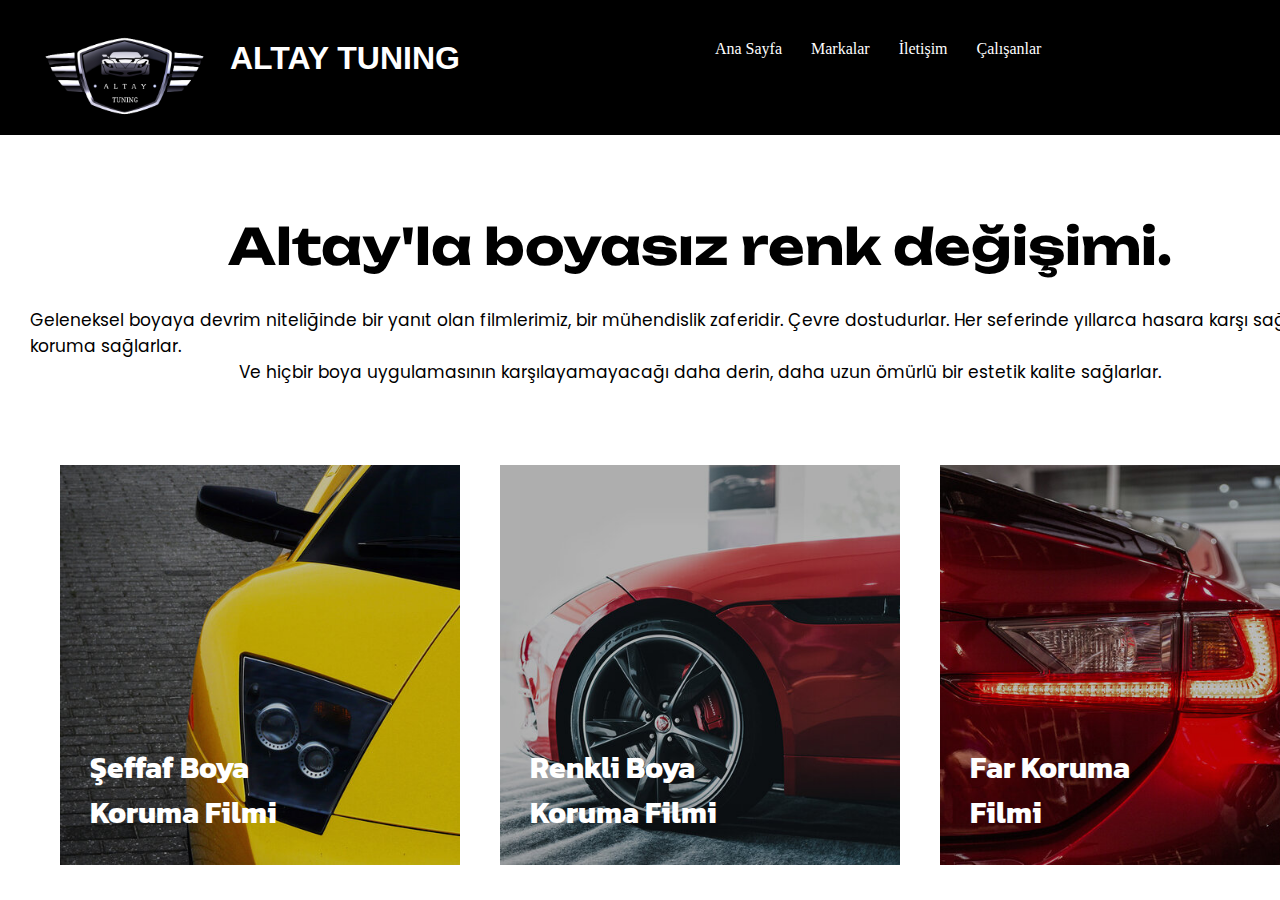
==== boya.html @ a3ec67c9 "altaytuningvol10" ====
<!DOCTYPE html>
<html lang="en">
<head>
   <meta charset="UTF-8">
   <meta http-equiv="X-UA-Compatible" content="IE=edge">
   <meta name="viewport" content="width=device-width, initial-scale=1.0">
   <title>ALTAY TUNING BOYA</title>
   <link rel="stylesheet" href="boya.css">
</head>
<body>
   <header>
      <img src="images/altaytuninglogo-removebg-preview.png" alt="logo">
      <h1>ALTAY TUNING</h1>
      <nav>
       <ul>
          <li><a href="layout.html">Ana Sayfa</a></li>
          <li><a href="markalar.html">Markalar</a></li>
          <li><a href="#">İletişim</a></li>
          <li><a href="calisanlar.html">Çalışanlar</a></li>
       </ul>   

      </nav>
  </header>
  <main> 
   <h1>Altay'la boyasız renk değişimi.</h1>
   <p>Geleneksel boyaya devrim niteliğinde bir yanıt olan filmlerimiz, bir mühendislik zaferidir.  Çevre dostudurlar. Her seferinde yıllarca hasara karşı sağlam koruma sağlarlar. </p>
   <p> Ve hiçbir boya uygulamasının  karşılayamayacağı daha derin, daha uzun ömürlü bir estetik kalite sağlarlar.</p>
   <section>
      <div>
            <h4>Şeffaf Boya <br> Koruma Filmi</h4>
      </div>

      <div>
            <h4>Renkli Boya <br> Koruma Filmi</h4>
      </div>
      <div>
            <h4>Far Koruma <br> Filmi</h4>
      </div>
   </section>
  </main>
</body>
</html>
---- boya.css ----
@import url('https://fonts.googleapis.com/css2?family=Unbounded&display=swap');
@import url('https://fonts.googleapis.com/css2?family=Poppins:wght@300&display=swap');
@import url('https://fonts.googleapis.com/css2?family=Kanit:wght@300&display=swap');
*{
    margin: 0;
    padding: 0;
    box-sizing: border-box;
}
body{
    display: flex;
    flex-direction: column;
    flex-wrap: wrap;
}
header{
    grid-area: header;
    display: flex;
   background-color: rgb(0, 0, 0);
    height: 15vh;   
    flex-wrap: wrap;
} 
header > h1{
    margin-top: 40px;
    margin-left: -50px;
    font-family: sans-serif;
    color: white;
}
header > img{
    margin: 0 50px;
    width: 15%;
    height: 150px;
    margin-left: 20px;

}
nav ul li a{
    text-decoration: none;
    justify-content: space-between ;
    text-align: right;
    color: rgb(255, 255, 255);
}
nav ul li{
    display: inline-block;
    margin: 0 70px;
    text-align: right;
    position: relative;
    left: 300px;
    top: 40px;
    margin-left: -45px;
}
main{
   padding: 30px;
   padding-top: 80px;
    height: 85vh;
    display: flex;
    align-items: center;
    flex-direction: column;
}
main > h1{
    font-family: 'Unbounded', cursive;
    font-size: 50px;
    margin-bottom: 30px;
}
main > p{
    font-family: 'Poppins', sans-serif;
    font-size: 17px;
}
main > section > div{
    height: 400px;
    width: 400px;
   cursor: pointer;
    margin: 20px;
    display: flex;
    align-items: flex-end;
    padding: 30px;
   
}
main > section {
    margin-top: 50px;
    display: flex;
    padding: 10px;
}
main > section > div:nth-child(1){
    background-image: url("images/sarı\ araba.jpg");
    background-repeat: no-repeat;
    background-size: cover;
    background-position: center;
}
main > section > div:nth-child(2){
    background-image: url("images/kırmızı\ araba.jpg");
    background-repeat: no-repeat;
    background-size: cover;
    background-position: center;
}
main > section > div:nth-child(3){
    background-image: url("images/kırmızı\ far.jpg");
    background-repeat: no-repeat;
    background-size: cover;
    background-position: center;
}
main > section > div:hover{
    height: 410px;
    width: 410px;
}
main > section > div > h4{
    color: white;
    font-family: 'Kanit', sans-serif;    
    font-size: 30px;   
   
}
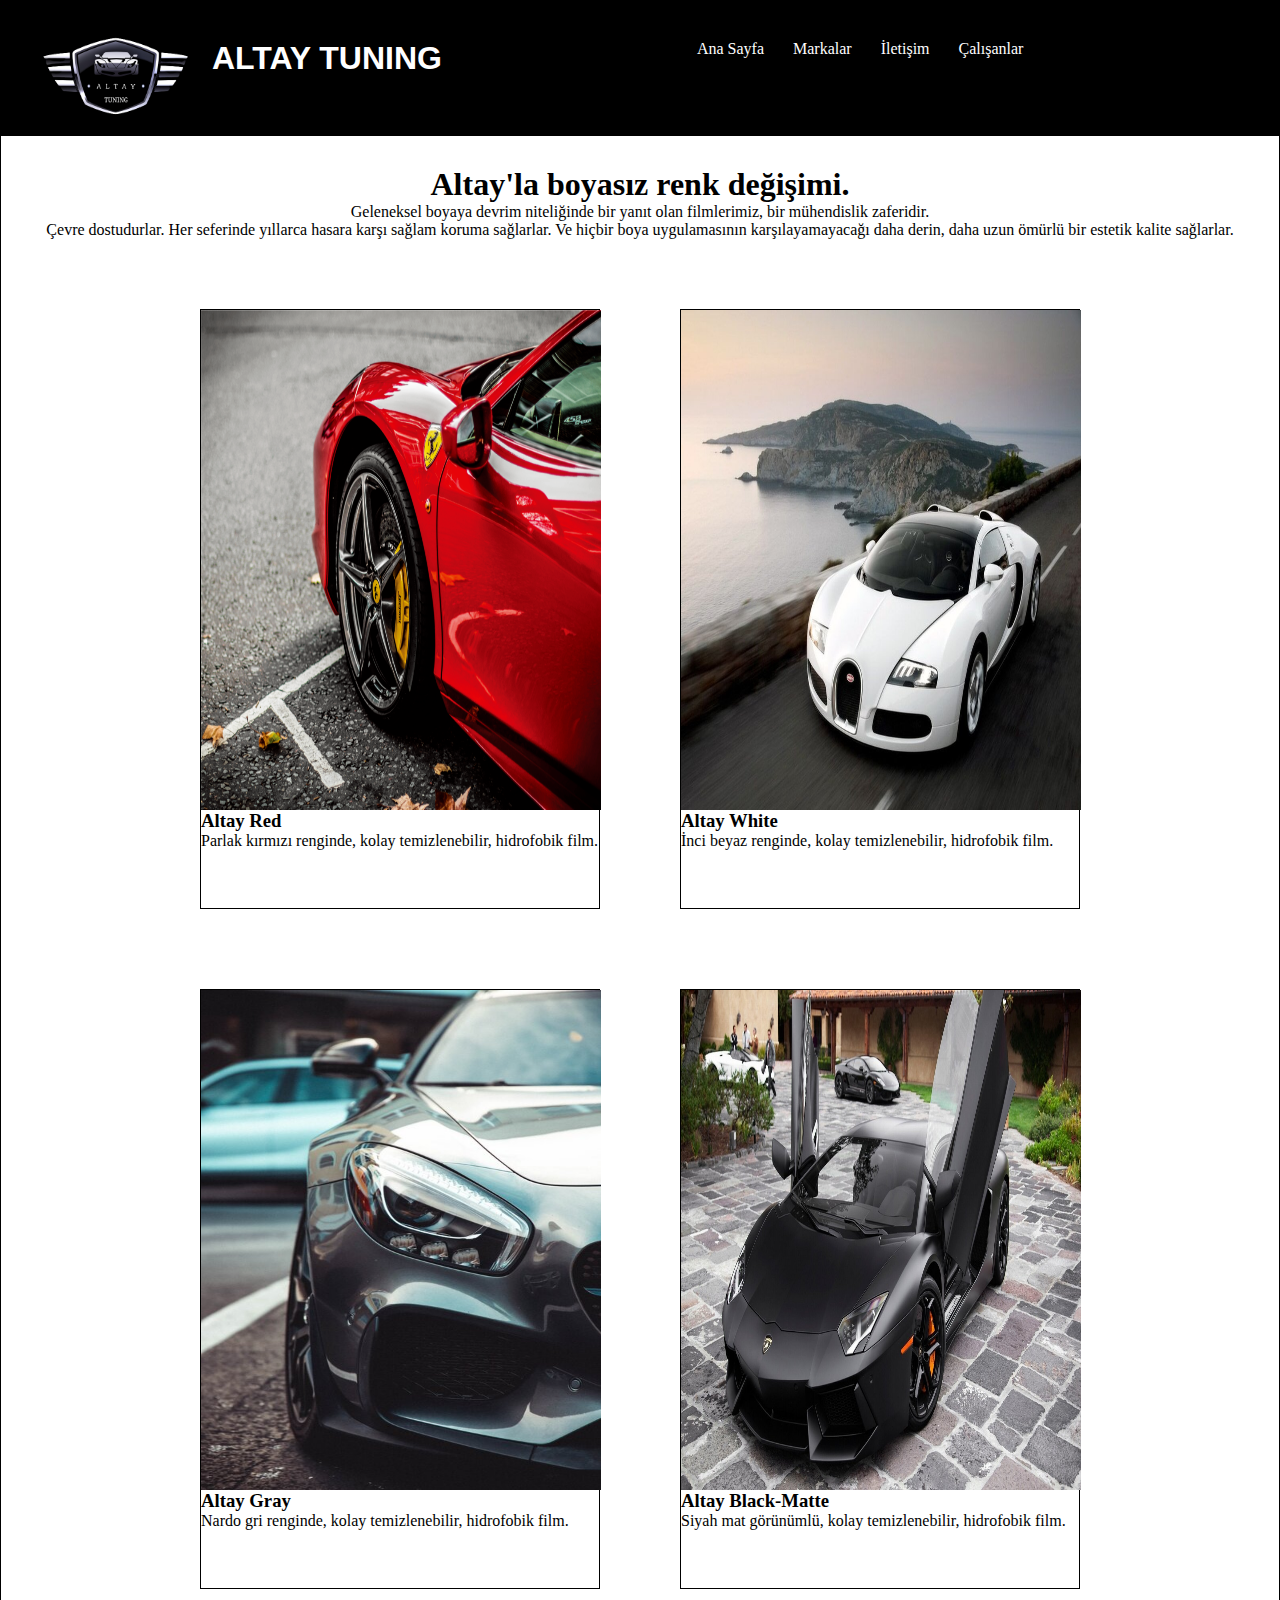
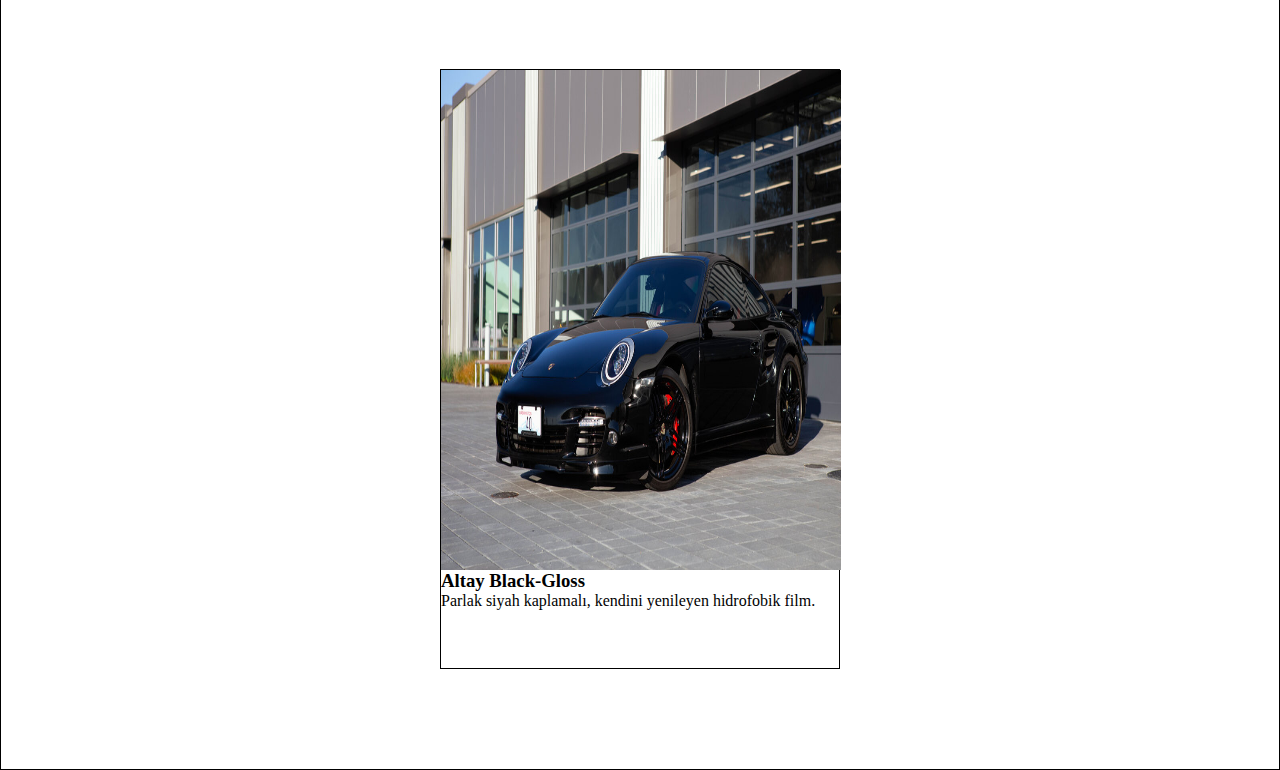
==== commit b5eaeca1: "altaytuningvol12" ====
--- a/boya.html
+++ b/boya.html
@@ -1,11 +1,11 @@
 <!DOCTYPE html>
 <html lang="en">
 <head>
-   <meta charset="UTF-8">
-   <meta http-equiv="X-UA-Compatible" content="IE=edge">
-   <meta name="viewport" content="width=device-width, initial-scale=1.0">
-   <title>ALTAY TUNING BOYA</title>
-   <link rel="stylesheet" href="boya.css">
+    <link rel="stylesheet" href="boya.css">
+    <meta charset="UTF-8">
+    <meta http-equiv="X-UA-Compatible" content="IE=edge">
+    <meta name="viewport" content="width=device-width, initial-scale=1.0">
+    <title>Document</title>
 </head>
 <body>
    <header>
@@ -15,28 +15,45 @@
        <ul>
           <li><a href="layout.html">Ana Sayfa</a></li>
           <li><a href="markalar.html">Markalar</a></li>
-          <li><a href="#">İletişim</a></li>
+          <li><a href="iletisim.html">İletişim</a></li>
           <li><a href="calisanlar.html">Çalışanlar</a></li>
        </ul>   
 
       </nav>
   </header>
-  <main> 
-   <h1>Altay'la boyasız renk değişimi.</h1>
-   <p>Geleneksel boyaya devrim niteliğinde bir yanıt olan filmlerimiz, bir mühendislik zaferidir.  Çevre dostudurlar. Her seferinde yıllarca hasara karşı sağlam koruma sağlarlar. </p>
-   <p> Ve hiçbir boya uygulamasının  karşılayamayacağı daha derin, daha uzun ömürlü bir estetik kalite sağlarlar.</p>
-   <section>
-      <div>
-            <h4>Şeffaf Boya <br> Koruma Filmi</h4>
-      </div>
 
-      <div>
-            <h4>Renkli Boya <br> Koruma Filmi</h4>
-      </div>
-      <div>
-            <h4>Far Koruma <br> Filmi</h4>
-      </div>
-   </section>
+
+  <main>
+    <h1>Altay'la boyasız renk değişimi.</h1>
+    <p>Geleneksel boyaya devrim niteliğinde bir yanıt olan filmlerimiz, bir mühendislik zaferidir.</p>
+    <p>  Çevre dostudurlar. Her seferinde yıllarca hasara karşı sağlam koruma sağlarlar. Ve hiçbir boya uygulamasının  karşılayamayacağı daha derin, daha uzun ömürlü bir estetik kalite sağlarlar.</p>
+    <div class="cont">
+      <section>
+         <div><img src="images/altayred.png"></div>
+         <h3>Altay Red</h3>
+         <p>Parlak kırmızı renginde, kolay temizlenebilir, hidrofobik film.</p>
+      </section>
+      <section>
+        <div><img src="images/altay white.jpg"></div>
+        <h3>Altay White</h3>
+        <p>İnci beyaz renginde, kolay temizlenebilir, hidrofobik film. </p>
+      </section>
+      <section>
+        <div><img src="images/ALTAY GRAY.jpg"></div>
+        <h3>Altay Gray</h3>
+        <p>Nardo gri renginde, kolay temizlenebilir, hidrofobik film.</p>
+      </section>
+      <section>
+        <div><img src="images/altay black.jpg"></div>
+        <h3>Altay Black-Matte</h3>
+        <p>Siyah mat görünümlü, kolay temizlenebilir, hidrofobik film.</p>
+      </section>
+      <section>
+        <div><img src="images/ALTAYBLACK GLASS.jpg"></div>
+        <h3>Altay Black-Gloss</h3>
+        <p>  Parlak siyah kaplamalı, kendini yenileyen hidrofobik film.</p>
+      </section>
+    </div>
   </main>
 </body>
 </html>--- a/boya.css
+++ b/boya.css
@@ -47,62 +47,34 @@
     margin-left: -45px;
 }
 main{
-   padding: 30px;
-   padding-top: 80px;
-    height: 85vh;
+    grid-area: main;
+    padding: 30px;
     display: flex;
+    flex-direction: column;
+    flex-wrap: wrap;
+    justify-content: center;
     align-items: center;
-    flex-direction: column;
+    border: 1px solid black;
 }
-main > h1{
-    font-family: 'Unbounded', cursive;
-    font-size: 50px;
-    margin-bottom: 30px;
+section{
+    height: 600px;
+    width: 400px;
+     border: 1px solid rgb(0, 0, 0);
+     margin: 40px;
 }
-main > p{
-    font-family: 'Poppins', sans-serif;
-    font-size: 17px;
+section > div{
+    height: 500px;
+
 }
-main > section > div{
-    height: 400px;
-    width: 400px;
-   cursor: pointer;
-    margin: 20px;
+section > div > img {
+    height: 500px;
+    width:400px;
+}
+.cont{
+    padding: 30px;
     display: flex;
-    align-items: flex-end;
-    padding: 30px;
-   
-}
-main > section {
-    margin-top: 50px;
-    display: flex;
-    padding: 10px;
-}
-main > section > div:nth-child(1){
-    background-image: url("images/sarı\ araba.jpg");
-    background-repeat: no-repeat;
-    background-size: cover;
-    background-position: center;
-}
-main > section > div:nth-child(2){
-    background-image: url("images/kırmızı\ araba.jpg");
-    background-repeat: no-repeat;
-    background-size: cover;
-    background-position: center;
-}
-main > section > div:nth-child(3){
-    background-image: url("images/kırmızı\ far.jpg");
-    background-repeat: no-repeat;
-    background-size: cover;
-    background-position: center;
-}
-main > section > div:hover{
-    height: 410px;
-    width: 410px;
-}
-main > section > div > h4{
-    color: white;
-    font-family: 'Kanit', sans-serif;    
-    font-size: 30px;   
-   
+    flex-wrap: wrap;
+    justify-content: center;
+    align-items: center;
+
 }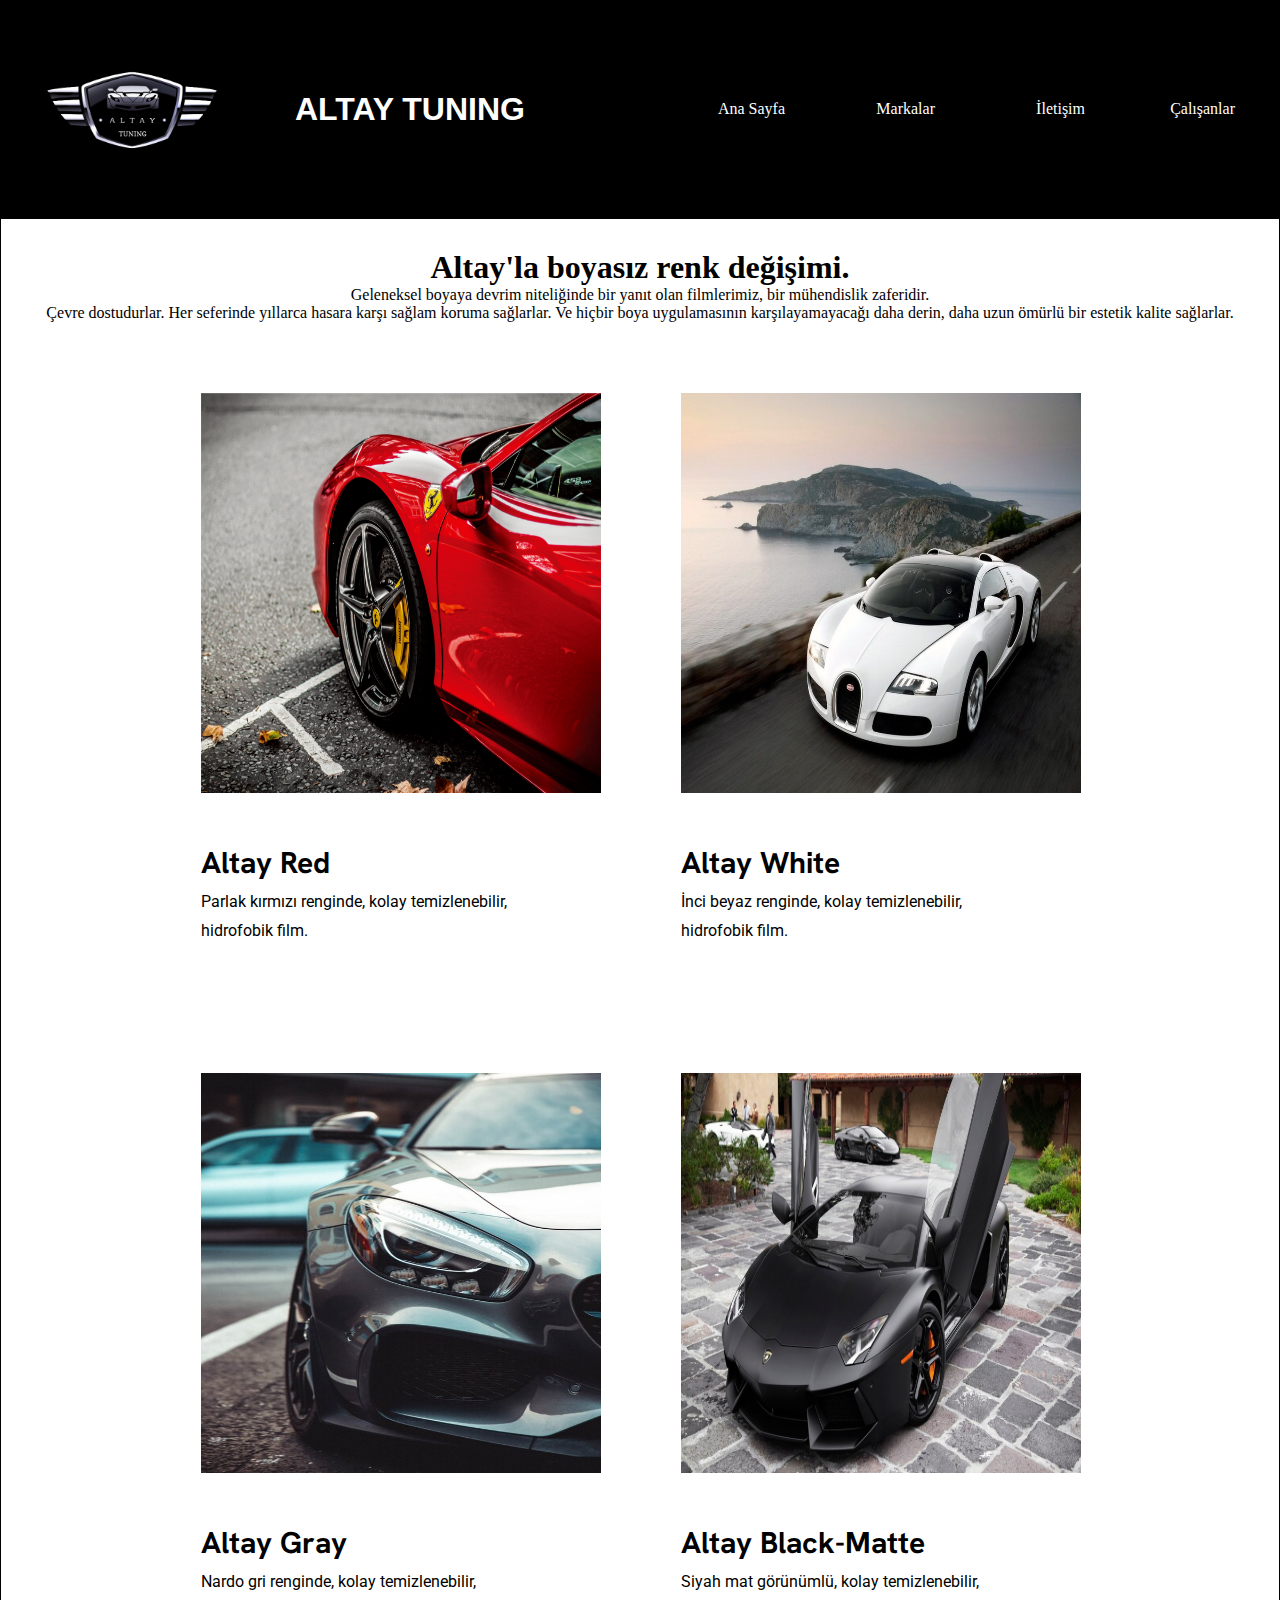
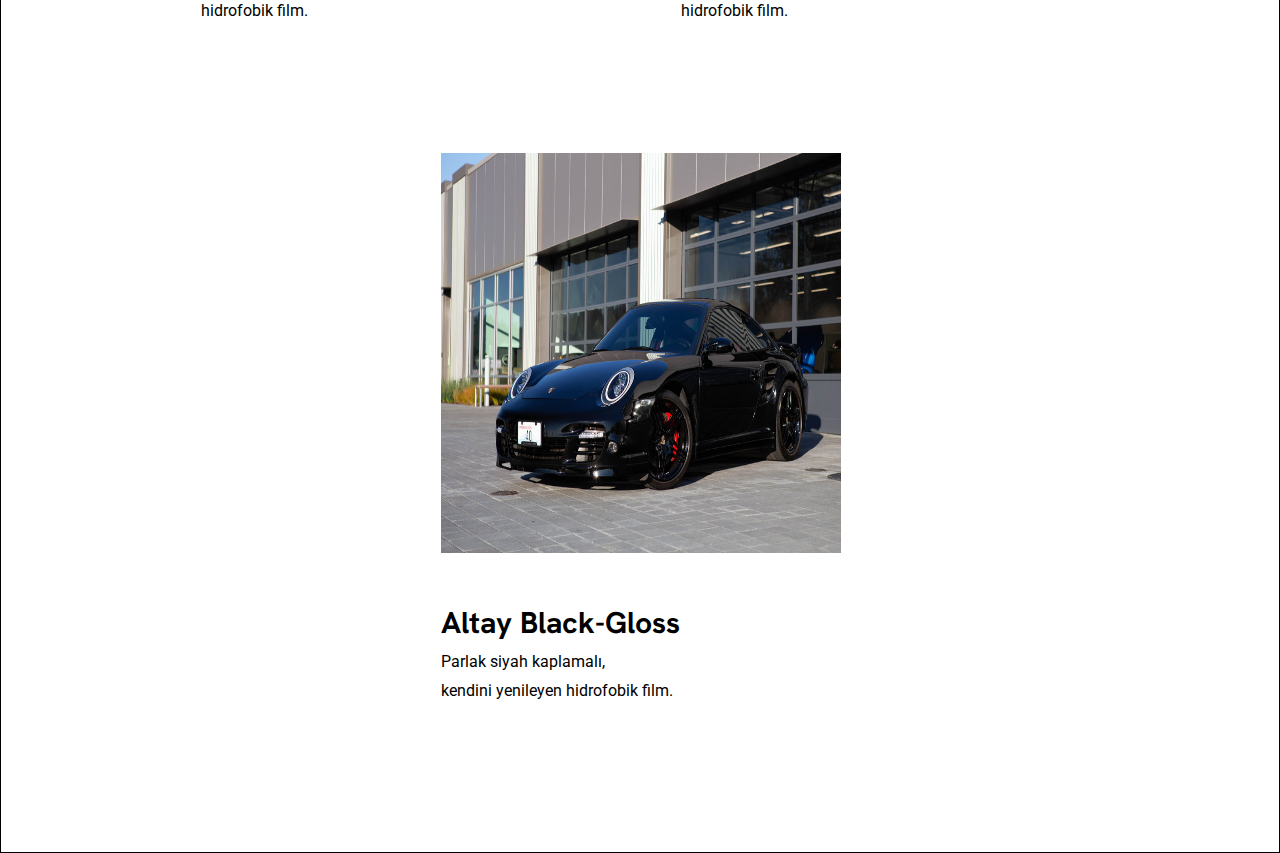
==== commit ee018ee5: "altaytuningvol13" ====
--- a/boya.html
+++ b/boya.html
@@ -5,7 +5,8 @@
     <meta charset="UTF-8">
     <meta http-equiv="X-UA-Compatible" content="IE=edge">
     <meta name="viewport" content="width=device-width, initial-scale=1.0">
-    <title>Document</title>
+    <title>Boya</title>
+    <link href='https://unpkg.com/boxicons@2.1.4/css/boxicons.min.css' rel='stylesheet'>
 </head>
 <body>
    <header>
@@ -28,30 +29,36 @@
     <p>Geleneksel boyaya devrim niteliğinde bir yanıt olan filmlerimiz, bir mühendislik zaferidir.</p>
     <p>  Çevre dostudurlar. Her seferinde yıllarca hasara karşı sağlam koruma sağlarlar. Ve hiçbir boya uygulamasının  karşılayamayacağı daha derin, daha uzun ömürlü bir estetik kalite sağlarlar.</p>
     <div class="cont">
+      <i class='bx bx-menu' id="menu-icon"></i>
       <section>
          <div><img src="images/altayred.png"></div>
          <h3>Altay Red</h3>
-         <p>Parlak kırmızı renginde, kolay temizlenebilir, hidrofobik film.</p>
+         <p>Parlak kırmızı renginde, kolay temizlenebilir, </p>
+         <p>hidrofobik film.</p>
       </section>
       <section>
         <div><img src="images/altay white.jpg"></div>
         <h3>Altay White</h3>
-        <p>İnci beyaz renginde, kolay temizlenebilir, hidrofobik film. </p>
+        <p>İnci beyaz renginde, kolay temizlenebilir,</p>
+        <p>hidrofobik film.</p>
       </section>
       <section>
         <div><img src="images/ALTAY GRAY.jpg"></div>
         <h3>Altay Gray</h3>
-        <p>Nardo gri renginde, kolay temizlenebilir, hidrofobik film.</p>
+        <p>Nardo gri renginde, kolay temizlenebilir,</p>
+        <p>hidrofobik film.</p>
       </section>
       <section>
         <div><img src="images/altay black.jpg"></div>
         <h3>Altay Black-Matte</h3>
-        <p>Siyah mat görünümlü, kolay temizlenebilir, hidrofobik film.</p>
+        <p>Siyah mat görünümlü, kolay temizlenebilir,</p>
+        <p> hidrofobik film.</p>
       </section>
       <section>
         <div><img src="images/ALTAYBLACK GLASS.jpg"></div>
         <h3>Altay Black-Gloss</h3>
-        <p>  Parlak siyah kaplamalı, kendini yenileyen hidrofobik film.</p>
+        <p>  Parlak siyah kaplamalı,</p>
+        <p> kendini yenileyen hidrofobik film.</p>
       </section>
     </div>
   </main>
--- a/boya.css
+++ b/boya.css
@@ -1,6 +1,8 @@
 @import url('https://fonts.googleapis.com/css2?family=Unbounded&display=swap');
 @import url('https://fonts.googleapis.com/css2?family=Poppins:wght@300&display=swap');
 @import url('https://fonts.googleapis.com/css2?family=Kanit:wght@300&display=swap');
+@import url('https://fonts.googleapis.com/css2?family=Roboto&display=swap');
+@import url('https://fonts.googleapis.com/css2?family=Hanken+Grotesk:wght@300&display=swap');
 *{
     margin: 0;
     padding: 0;
@@ -12,24 +14,40 @@
     flex-wrap: wrap;
 }
 header{
+    flex: 1;
     grid-area: header;
     display: flex;
+    gap: 50px;
+    justify-content: space-between;
+    align-items: center;
    background-color: rgb(0, 0, 0);
     height: 15vh;   
     flex-wrap: wrap;
 } 
 header > h1{
-    margin-top: 40px;
-    margin-left: -50px;
+    flex: 20% ;
+    
+    
     font-family: sans-serif;
     color: white;
 }
 header > img{
-    margin: 0 50px;
-    width: 15%;
+    
+    flex: 0 0 150px;
     height: 150px;
     margin-left: 20px;
 
+}
+header > nav{
+    flex: 1 1 750px;
+    height: 100%;
+    max-width: 50%;
+}
+nav >ul{
+    display: flex;
+    gap: 50px;
+    justify-content: center;
+    align-items: center;
 }
 nav ul li a{
     text-decoration: none;
@@ -39,12 +57,10 @@
 }
 nav ul li{
     display: inline-block;
-    margin: 0 70px;
+    flex: 0 1 100px;
     text-align: right;
     position: relative;
-    left: 300px;
-    top: 40px;
-    margin-left: -45px;
+
 }
 main{
     grid-area: main;
@@ -59,15 +75,15 @@
 section{
     height: 600px;
     width: 400px;
-     border: 1px solid rgb(0, 0, 0);
+     border: 1px solid rgb(255, 255, 255);
      margin: 40px;
 }
 section > div{
-    height: 500px;
+    height: 450px;
 
 }
 section > div > img {
-    height: 500px;
+    height:400px;
     width:400px;
 }
 .cont{
@@ -77,4 +93,76 @@
     justify-content: center;
     align-items: center;
 
-}+}
+section > h3{
+    font-size: 30px;
+    font-family: 'Hanken Grotesk', sans-serif;
+}
+section > p {
+    font-family: 'Roboto', sans-serif;
+    margin-top: 10px;
+}
+#menu-icon{
+    font-size: 24px;
+    cursor: pointer;
+    color: white;
+    display: none;
+}
+
+
+@media(max-width:1080px){
+    .cont{
+        margin-left: 1rem;
+        margin-right: 1rem;
+    }
+}
+
+@media(max-width:991px){
+    .header{
+        padding: 15px 20px;
+    }
+    .main{
+        padding: 3rem 0 1rem;
+    }
+    
+}
+@media(max-width:768px){
+    .header{
+        padding: 18px 0;
+    }
+    #menu-icon{
+        display: initial;
+    }
+    .navbar{
+
+        display: flex;
+        flex-direction: column;
+        row-gap: 0.5rem;
+        text-align: center;
+        box-shadow: 4px 4px 20px;
+        clip-path: circle(0% at 0% 0%);
+        transition: 0.6s;
+}
+
+}
+
+@media(max-width:607px){
+    .main{
+        display: grid;
+        grid-template-columns: 1fr 1fr;
+    }
+    header{
+        justify-content: center;
+        align-items: center;
+    }
+}
+
+@media(max-width:727px){
+    .main{
+        font-size: 0.9rem;
+    }
+    .main h2{
+        font-size: 1.4rem;
+    }
+}
+
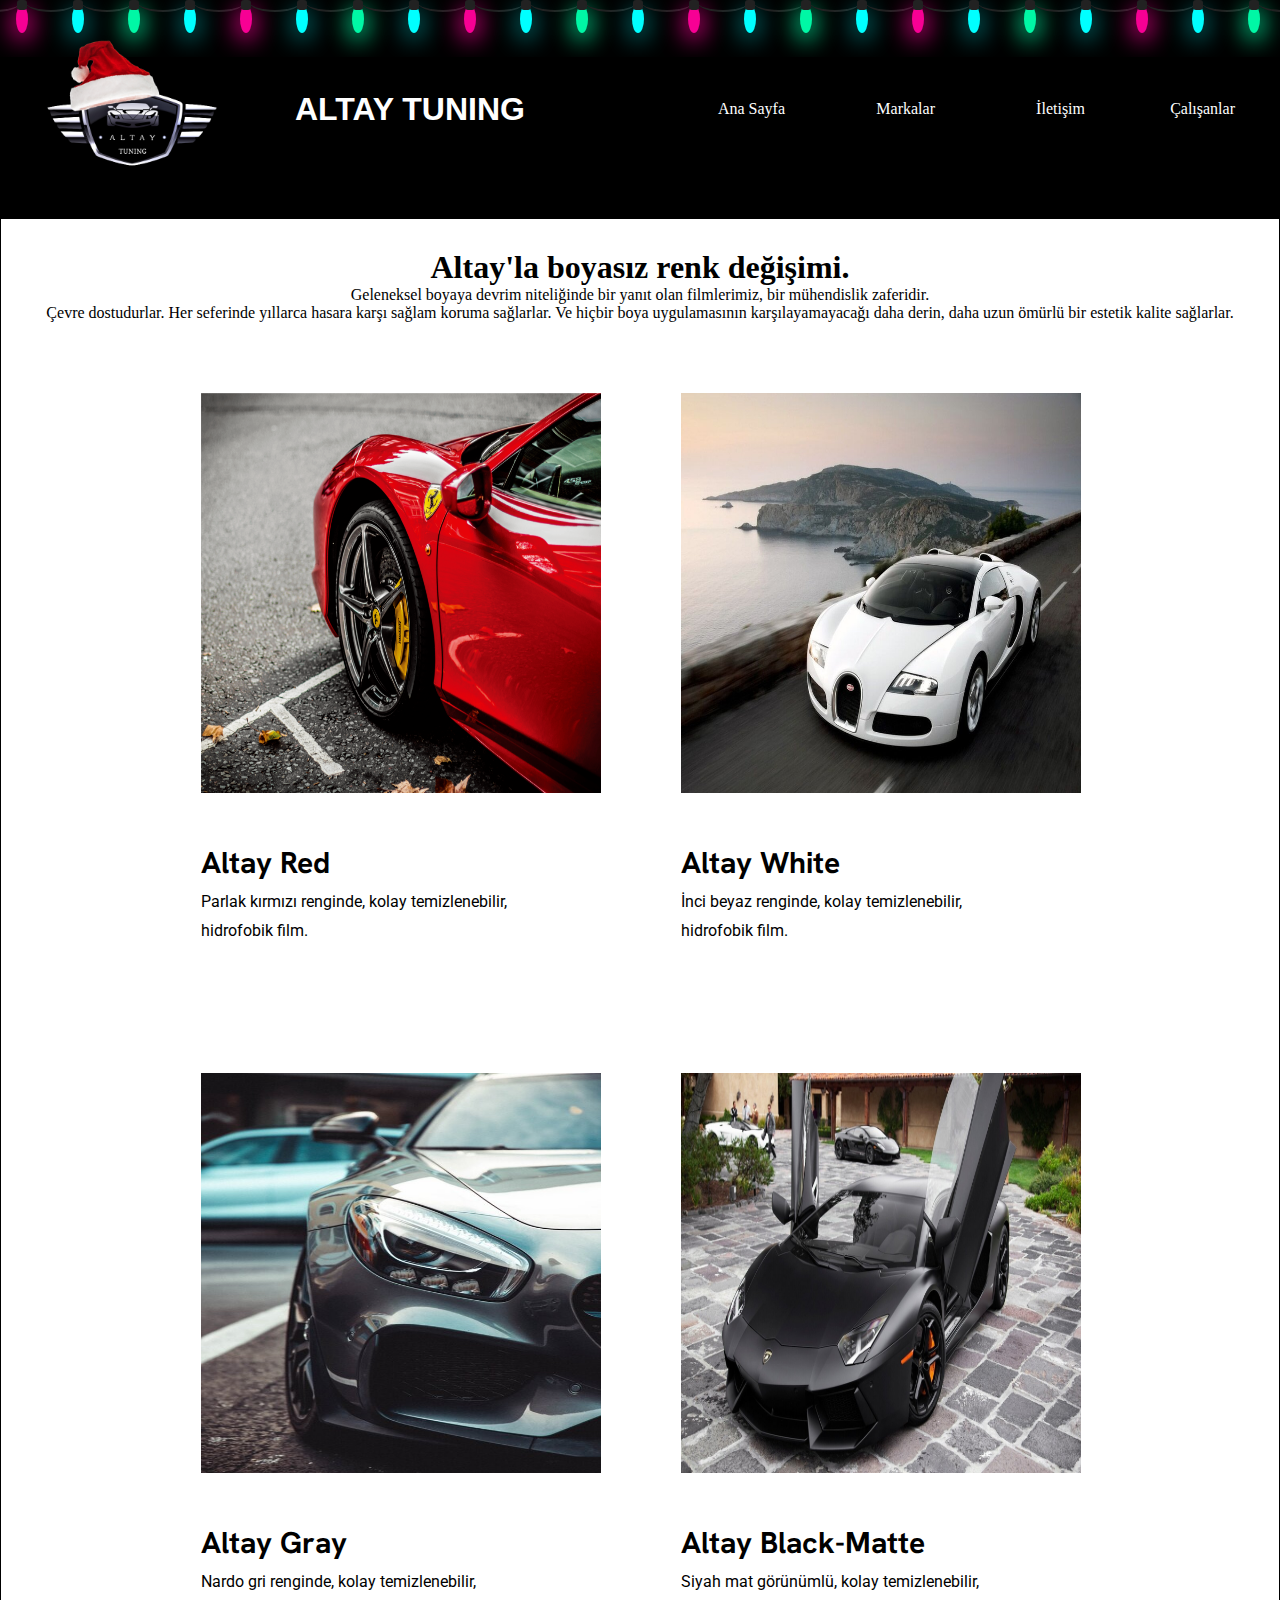
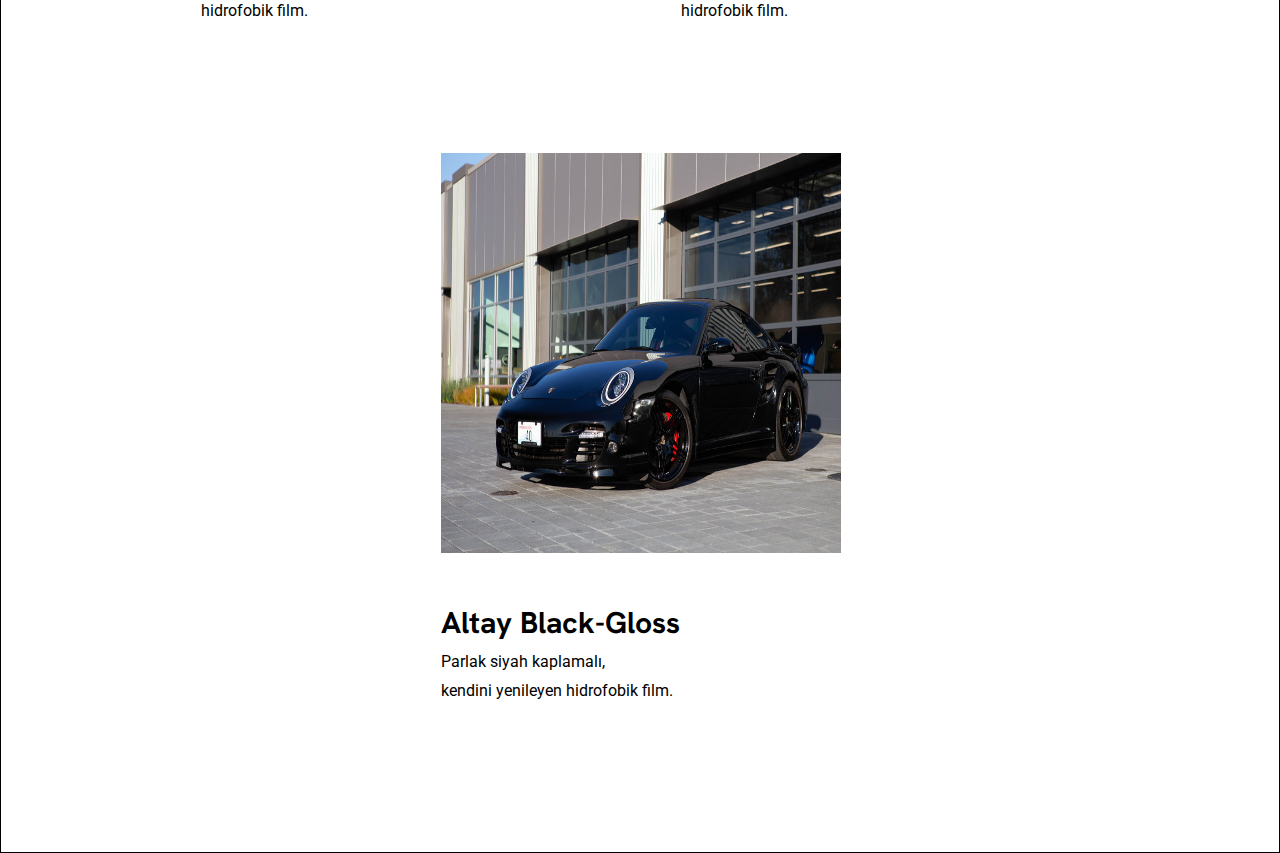
==== commit 7533a33e: "altaytuningvol14" ====
--- a/boya.html
+++ b/boya.html
@@ -19,9 +19,53 @@
           <li><a href="iletisim.html">İletişim</a></li>
           <li><a href="calisanlar.html">Çalışanlar</a></li>
        </ul>   
-
+      
       </nav>
   </header>
+  <ul class="lightrope">
+    <li></li>
+    <li></li>
+    <li></li>
+    <li></li>
+    <li></li>
+    <li></li>
+    <li></li>
+    <li></li>
+    <li></li>
+    <li></li>
+    <li></li>
+    <li></li>
+    <li></li>
+    <li></li>
+    <li></li>
+    <li></li>
+    <li></li>
+    <li></li>
+    <li></li>
+    <li></li>
+    <li></li>
+    <li></li>
+    <li></li>
+    <li></li>
+    <li></li>
+    <li></li>
+    <li></li>
+    <li></li>
+    <li></li>
+    <li></li>
+    <li></li>
+    <li></li>
+    <li></li>
+    <li></li>
+    <li></li>
+    <li></li>
+    <li></li>
+    <li></li>
+    <li></li>
+    <li></li>
+    <li></li>
+    <li></li>
+  </ul>
 
 
   <main>
--- a/boya.css
+++ b/boya.css
@@ -165,4 +165,111 @@
         font-size: 1.4rem;
     }
 }
-
+.lightrope {
+    text-align: center;
+    white-space: nowrap;
+    overflow: hidden;
+    position: absolute;
+    z-index: 1;
+    margin: -15px 0 0 0;
+    padding: 0;
+    pointer-events: none;
+    width: 100%;
+  }
+  .lightrope li {
+    position: relative;
+    animation-fill-mode: both;
+    animation-iteration-count: infinite;
+    list-style: none;
+    margin: 0;
+    padding: 0;
+    display: block;
+    width: 12px;
+    height: 28px;
+    border-radius: 50%;
+    margin: 20px;
+    display: inline-block;
+    background: #00f7a5;
+    box-shadow: 0px 4.6666666667px 24px 3px #00f7a5;
+    animation-name: flash-1;
+    animation-duration: 2s;
+  }
+  .lightrope li:nth-child(2n + 1) {
+    background: cyan;
+    box-shadow: 0px 4.6666666667px 24px 3px rgba(0, 255, 255, 0.5);
+    animation-name: flash-2;
+    animation-duration: 0.4s;
+  }
+  .lightrope li:nth-child(4n + 2) {
+    background: #f70094;
+    box-shadow: 0px 4.6666666667px 24px 3px #f70094;
+    animation-name: flash-3;
+    animation-duration: 1.1s;
+  }
+  .lightrope li:nth-child(odd) {
+    animation-duration: 1.8s;
+  }
+  .lightrope li:nth-child(3n + 1) {
+    animation-duration: 1.4s;
+  }
+  .lightrope li:before {
+    content: "";
+    position: absolute;
+    background: #222;
+    width: 10px;
+    height: 9.3333333333px;
+    border-radius: 3px;
+    top: -4.6666666667px;
+    left: 1px;
+  }
+  .lightrope li:after {
+    content: "";
+    top: -14px;
+    left: 9px;
+    position: absolute;
+    width: 52px;
+    height: 18.6666666667px;
+    border-bottom: solid #222 2px;
+    border-radius: 50%;
+  }
+  .lightrope li:last-child:after {
+    content: none;
+  }
+  .lightrope li:first-child {
+    margin-left: -40px;
+  }
+  @keyframes flash-1 {
+    0%,
+    100% {
+      background: #00f7a5;
+      box-shadow: 0px 4.6666666667px 24px 3px #00f7a5;
+    }
+    50% {
+      background: rgba(0, 247, 165, 0.4);
+      box-shadow: 0px 4.6666666667px 24px 3px rgba(0, 247, 165, 0.2);
+    }
+  }
+  @keyframes flash-2 {
+    0%,
+    100% {
+      background: cyan;
+      box-shadow: 0px 4.6666666667px 24px 3px cyan;
+    }
+    50% {
+      background: rgba(0, 255, 255, 0.4);
+      box-shadow: 0px 4.6666666667px 24px 3px rgba(0, 255, 255, 0.2);
+    }
+  }
+  @keyframes flash-3 {
+    0%,
+    100% {
+      background: #f70094;
+      box-shadow: 0px 4.6666666667px 24px 3px #f70094;
+    }
+    50% {
+      background: rgba(247, 0, 148, 0.4);
+      box-shadow: 0px 4.6666666667px 24px 3px rgba(247, 0, 148, 0.2);
+    }
+  }
+  
+
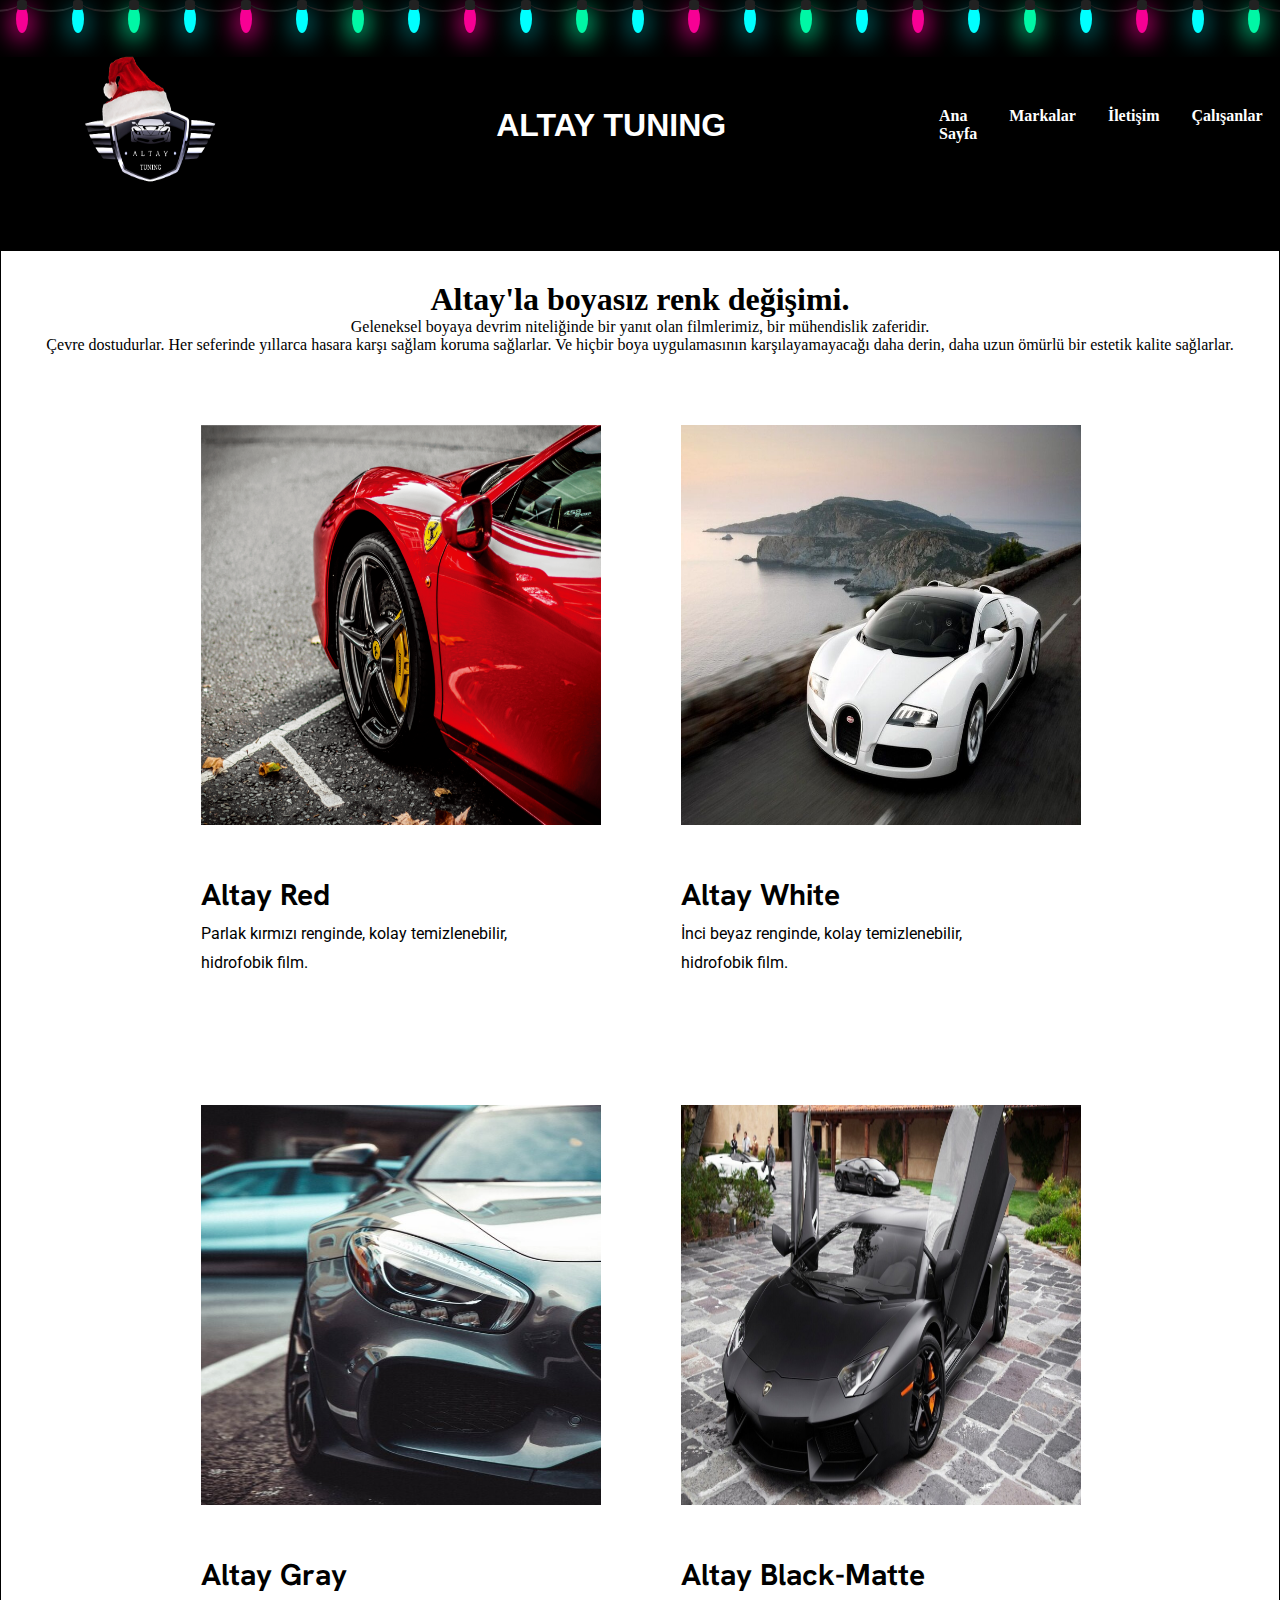
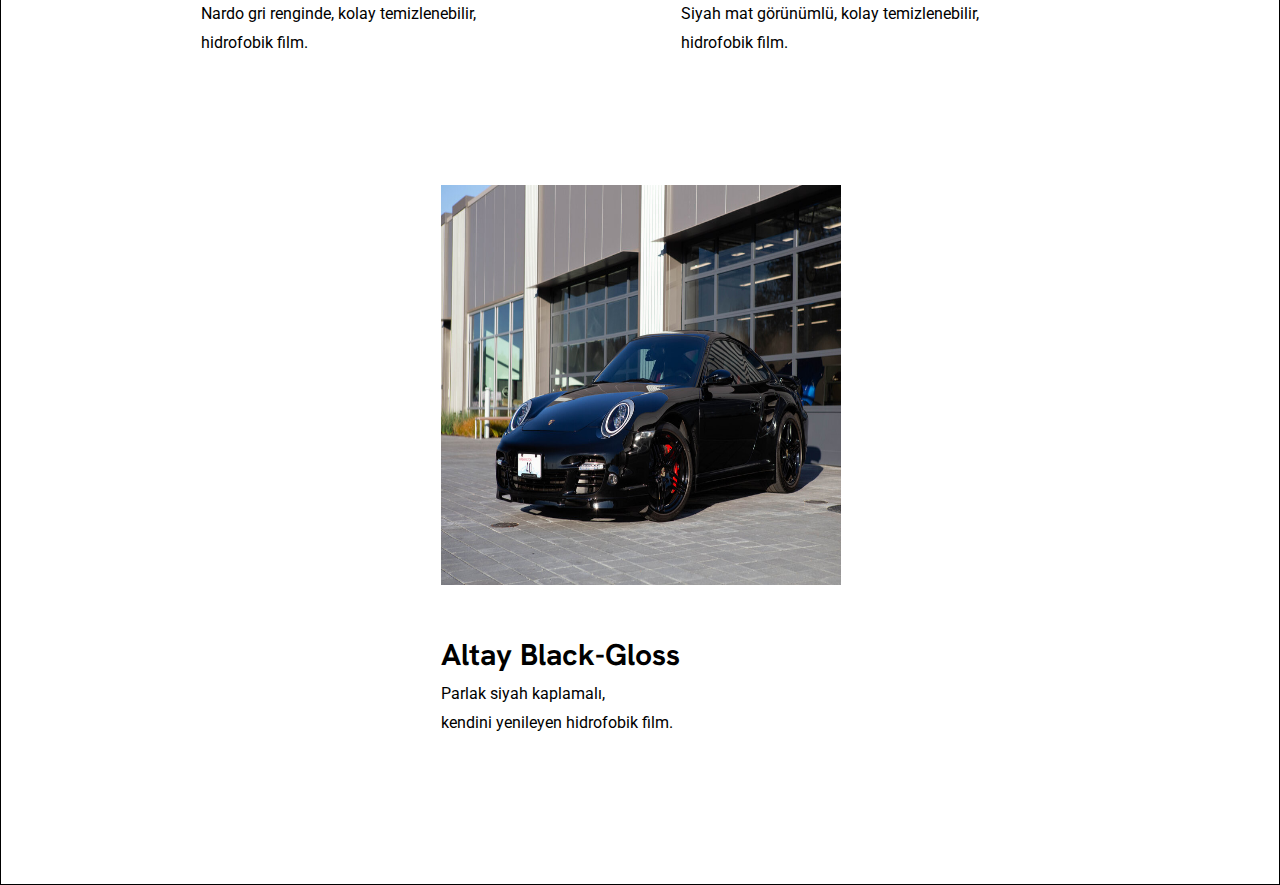
==== commit 19cad867: "altaytuningvol15" ====
--- a/boya.html
+++ b/boya.html
@@ -14,7 +14,7 @@
       <h1>ALTAY TUNING</h1>
       <nav>
        <ul>
-          <li><a href="layout.html">Ana Sayfa</a></li>
+          <li><a href="index.html">Ana Sayfa</a></li>
           <li><a href="markalar.html">Markalar</a></li>
           <li><a href="iletisim.html">İletişim</a></li>
           <li><a href="calisanlar.html">Çalışanlar</a></li>
--- a/boya.css
+++ b/boya.css
@@ -14,52 +14,53 @@
     flex-wrap: wrap;
 }
 header{
-    flex: 1;
-    grid-area: header;
-    display: flex;
-    gap: 50px;
-    justify-content: space-between;
-    align-items: center;
-   background-color: rgb(0, 0, 0);
-    height: 15vh;   
-    flex-wrap: wrap;
+  padding: 0 4rem;
+  min-height: 250px;
+  grid-area: header;
+  display: flex;
+  justify-content: space-between;
+  align-items: center;
+  background-color: black;
+      
 } 
 header > h1{
-    flex: 20% ;
-    
-    
-    font-family: sans-serif;
-    color: white;
+  color: white;
+  font-family: sans-serif;
 }
 header > img{
-    
-    flex: 0 0 150px;
-    height: 150px;
-    margin-left: 20px;
-
-}
-header > nav{
-    flex: 1 1 750px;
-    height: 100%;
-    max-width: 50%;
-}
-nav >ul{
-    display: flex;
-    gap: 50px;
-    justify-content: center;
-    align-items: center;
-}
-nav ul li a{
-    text-decoration: none;
-    justify-content: space-between ;
-    text-align: right;
-    color: rgb(255, 255, 255);
-}
-nav ul li{
-    display: inline-block;
-    flex: 0 1 100px;
-    text-align: right;
-    position: relative;
+flex: 1 1 150px;
+max-width: 15%;
+height: 150px;
+
+
+
+
+
+}
+header>nav{
+flex: 1 1 500px;
+max-width: 20%;
+display: flex;
+
+
+}
+header>nav>ul{
+flex: 1;
+max-width: 100%;
+display: flex;
+justify-content: center;
+gap: 2rem;
+}
+header>nav ul li a{
+color: white;
+text-decoration: none;
+justify-content: space-between ;
+text-align: right;
+
+}
+header>nav ul li{
+
+font-weight: bold;
 
 }
 main{
@@ -110,22 +111,14 @@
 }
 
 
-@media(max-width:1080px){
+@media(min-width:1080px){
     .cont{
         margin-left: 1rem;
         margin-right: 1rem;
     }
 }
 
-@media(max-width:991px){
-    .header{
-        padding: 15px 20px;
-    }
-    .main{
-        padding: 3rem 0 1rem;
-    }
-    
-}
+
 @media(max-width:768px){
     .header{
         padding: 18px 0;
@@ -146,24 +139,40 @@
 
 }
 
-@media(max-width:607px){
-    .main{
-        display: grid;
-        grid-template-columns: 1fr 1fr;
-    }
-    header{
-        justify-content: center;
-        align-items: center;
-    }
-}
-
-@media(max-width:727px){
-    .main{
-        font-size: 0.9rem;
-    }
-    .main h2{
-        font-size: 1.4rem;
-    }
+@media(max-width:600px){
+
+  header{
+    display: flex;
+    flex-direction: column;
+    justify-content: center;
+    height: 50vh;
+    gap: 1rem;
+  }
+
+  header > img{
+    flex: 1 1 150px;
+    max-width: 50%;
+    height: 150px;
+    margin-left: 20px;
+  }
+  
+  header>nav{
+    flex: 1 1 500px;
+    max-width: 100%;
+    display: flex;
+  }
+
+  main{
+    display: flex;
+    justify-content: center;
+    align-items: center;
+    flex-direction: column;
+    margin: auto;
+  }
+  
+  main > p{
+    width: 70%;
+  }
 }
 .lightrope {
     text-align: center;
